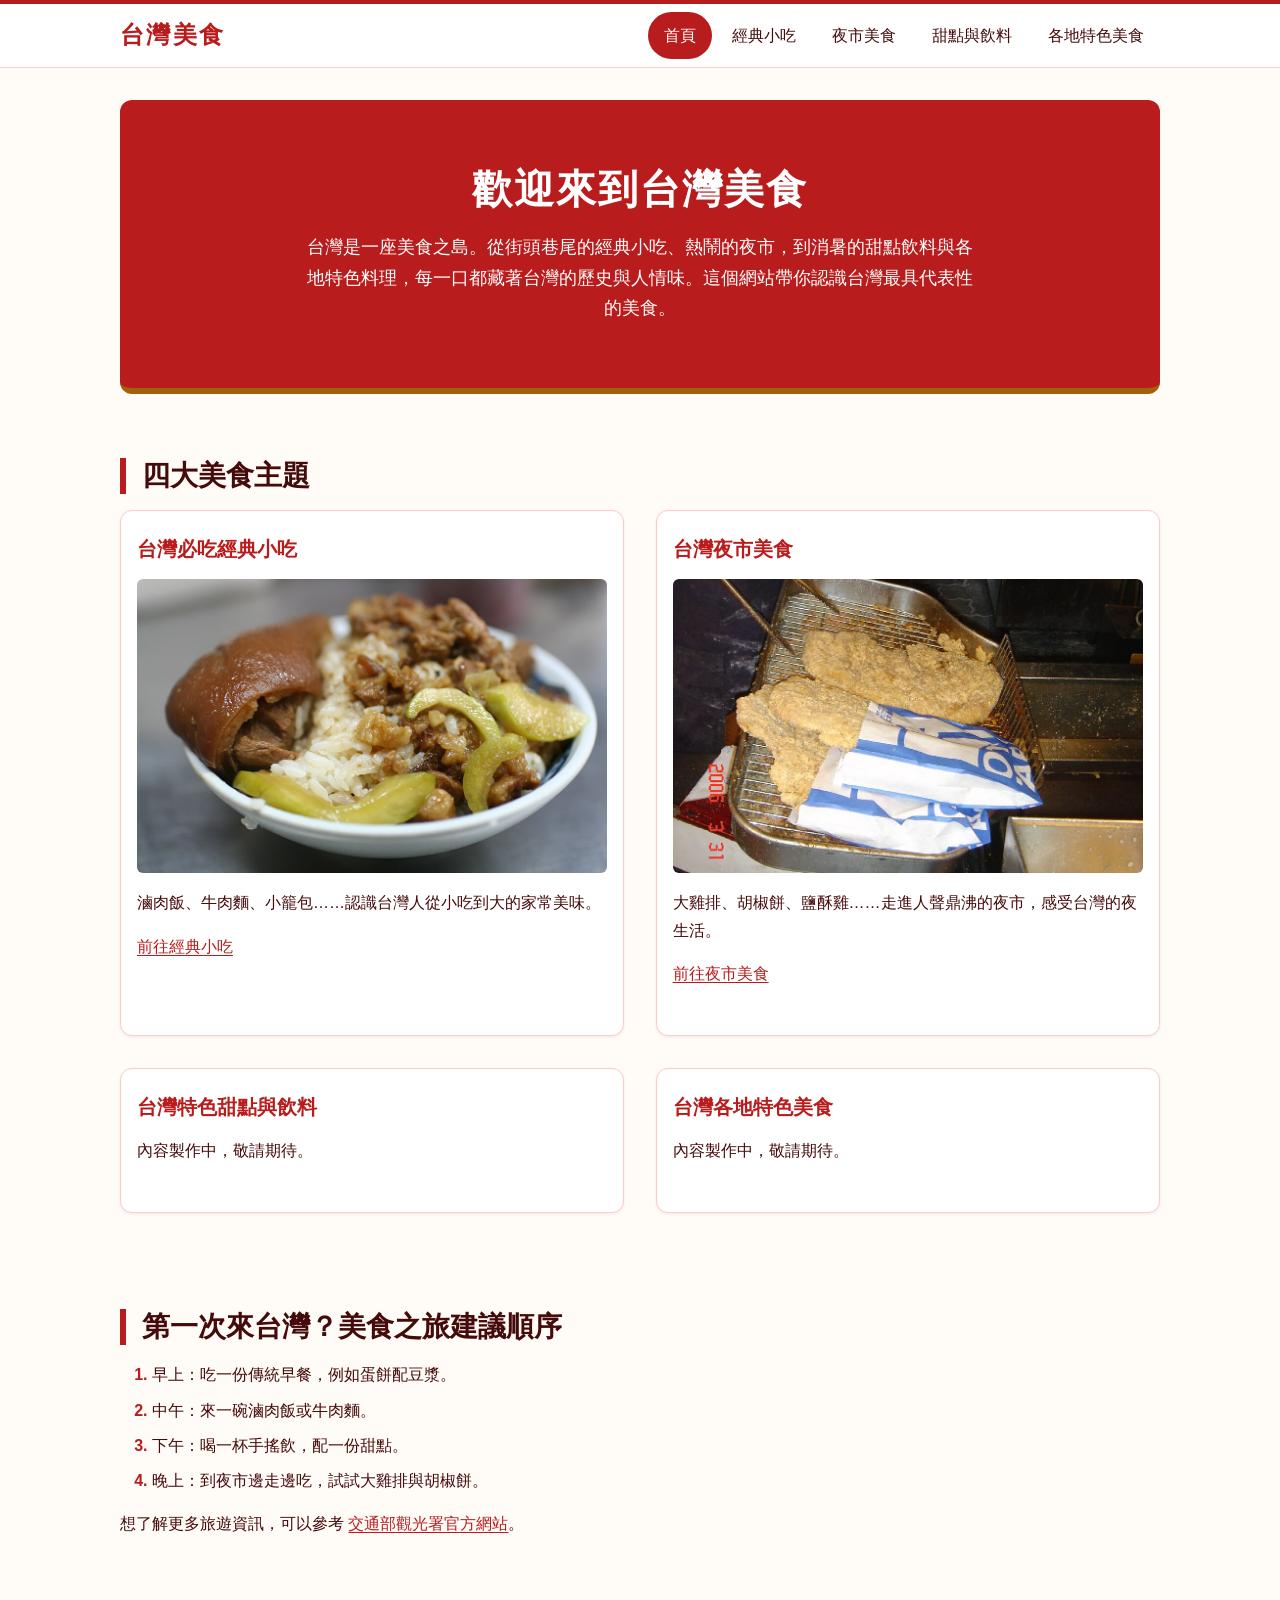
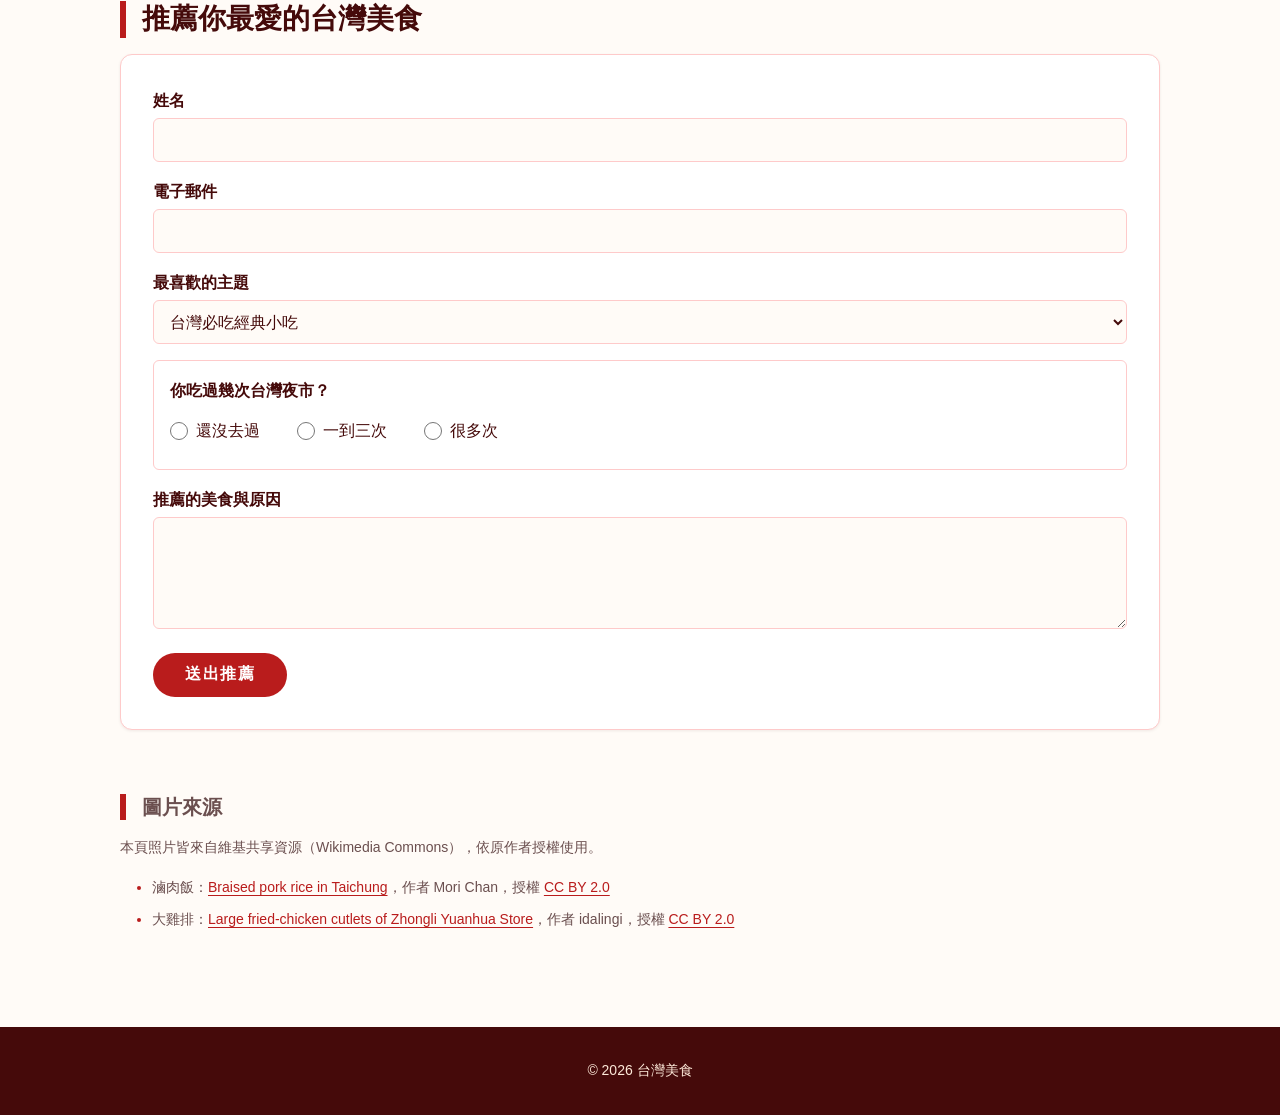
==== index.html @ 43fd6923 "feat: add home page and topic 1-2 pages Build index.html, the classic snacks and night market pages," ====
<!doctype html>
<html lang="zh-Hant-TW">
  <head>
    <meta charset="utf-8" />
    <meta name="viewport" content="width=device-width, initial-scale=1" />
    <title>首頁 | 台灣美食</title>
    <link rel="stylesheet" href="css/style.css" />
  </head>
  <body>
    <header class="site-header">
      <div class="site-header-inner">
        <p class="site-title"><a href="index.html">台灣美食</a></p>
        <nav class="site-nav" aria-label="主選單">
          <ul>
            <li><a href="index.html" aria-current="page">首頁</a></li>
            <li><a href="pages/classic-snacks.html">經典小吃</a></li>
            <li><a href="pages/night-market.html">夜市美食</a></li>
            <!-- Topics 3-4 belong to the partner; links are filled in after her code is merged. -->
            <li><a href="#">甜點與飲料</a></li>
            <li><a href="#">各地特色美食</a></li>
          </ul>
        </nav>
      </div>
    </header>

    <main>
      <section class="intro">
        <h1>歡迎來到台灣美食</h1>
        <p>
          台灣是一座美食之島。從街頭巷尾的經典小吃、熱鬧的夜市，到消暑的甜點飲料與各地特色料理，每一口都藏著台灣的歷史與人情味。這個網站帶你認識台灣最具代表性的美食。
        </p>
      </section>

      <section>
        <h2>四大美食主題</h2>
        <div class="card-list">
          <article class="card">
            <h3>台灣必吃經典小吃</h3>
            <figure>
              <img src="images/braised-pork-rice.jpg" alt="一碗滷肉飯" width="800" height="500" />
            </figure>
            <p>滷肉飯、牛肉麵、小籠包……認識台灣人從小吃到大的家常美味。</p>
            <p><a href="pages/classic-snacks.html">前往經典小吃</a></p>
          </article>

          <article class="card">
            <h3>台灣夜市美食</h3>
            <figure>
              <img
                src="images/fried-chicken-cutlet.jpg"
                alt="攤位托盤上剛炸好的大雞排"
                class="focus-bottom"
                width="800"
                height="500"
              />
            </figure>
            <p>大雞排、胡椒餅、鹽酥雞……走進人聲鼎沸的夜市，感受台灣的夜生活。</p>
            <p><a href="pages/night-market.html">前往夜市美食</a></p>
          </article>

          <article class="card">
            <h3>台灣特色甜點與飲料</h3>
            <p>內容製作中，敬請期待。</p>
          </article>

          <article class="card">
            <h3>台灣各地特色美食</h3>
            <p>內容製作中，敬請期待。</p>
          </article>
        </div>
      </section>

      <section>
        <h2>第一次來台灣？美食之旅建議順序</h2>
        <ol>
          <li>早上：吃一份傳統早餐，例如蛋餅配豆漿。</li>
          <li>中午：來一碗滷肉飯或牛肉麵。</li>
          <li>下午：喝一杯手搖飲，配一份甜點。</li>
          <li>晚上：到夜市邊走邊吃，試試大雞排與胡椒餅。</li>
        </ol>
        <p>
          想了解更多旅遊資訊，可以參考
          <a href="https://www.taiwan.net.tw/" target="_blank" rel="noopener"
            >交通部觀光署官方網站</a
          >。
        </p>
      </section>

      <section>
        <h2>推薦你最愛的台灣美食</h2>
        <form action="#" method="post">
          <div class="form-field">
            <label for="visitor-name">姓名</label>
            <input type="text" id="visitor-name" name="visitor-name" required />
          </div>

          <div class="form-field">
            <label for="visitor-email">電子郵件</label>
            <input type="email" id="visitor-email" name="visitor-email" required />
          </div>

          <div class="form-field">
            <label for="favorite-topic">最喜歡的主題</label>
            <select id="favorite-topic" name="favorite-topic">
              <option value="classic-snacks">台灣必吃經典小吃</option>
              <option value="night-market">台灣夜市美食</option>
              <option value="desserts-drinks">台灣特色甜點與飲料</option>
              <option value="regional-food">台灣各地特色美食</option>
            </select>
          </div>

          <div class="radio-group" role="radiogroup" aria-labelledby="visits-title">
            <p id="visits-title" class="radio-group-title">你吃過幾次台灣夜市？</p>
            <input type="radio" id="visits-none" name="visits" value="none" />
            <label for="visits-none">還沒去過</label>
            <input type="radio" id="visits-few" name="visits" value="few" />
            <label for="visits-few">一到三次</label>
            <input type="radio" id="visits-many" name="visits" value="many" />
            <label for="visits-many">很多次</label>
          </div>

          <div class="form-field">
            <label for="recommendation">推薦的美食與原因</label>
            <textarea id="recommendation" name="recommendation" rows="5"></textarea>
          </div>

          <button type="submit" class="button">送出推薦</button>
        </form>
      </section>

      <section id="credits" class="credits">
        <h2>圖片來源</h2>
        <p>本頁照片皆來自維基共享資源（Wikimedia Commons），依原作者授權使用。</p>
        <ul>
          <li>
            滷肉飯：<a
              href="https://commons.wikimedia.org/wiki/File:Braised_pork_rice_in_Taichung.jpg"
              >Braised pork rice in Taichung</a
            >，作者 Mori Chan，授權
            <a href="https://creativecommons.org/licenses/by/2.0">CC BY 2.0</a>
          </li>
          <li>
            大雞排：<a
              href="https://commons.wikimedia.org/wiki/File:Large_fried-chicken_cutlets_of_Zhongli_Yuanhua_Store,_Hot-Star_Large_Fried_Chicken_20060331.jpg"
              >Large fried-chicken cutlets of Zhongli Yuanhua Store</a
            >，作者 idalingi，授權
            <a href="https://creativecommons.org/licenses/by/2.0">CC BY 2.0</a>
          </li>
        </ul>
      </section>
    </main>

    <footer class="site-footer">
      <p>&copy; 2026 台灣美食</p>
    </footer>
  </body>
</html>
---- css/style.css ----
/* ==========================================================
   1. Design tokens (values come from DESIGN.md)
   ========================================================== */
:root {
  --color-primary: #b91c1c;
  --color-primary-dark: #991b1b;
  --color-primary-foreground: #ffffff;
  --color-tint: #fef2f2;
  --color-accent: #a16207;
  --color-background: #fffbf7;
  --color-surface: #ffffff;
  --color-border: #fecaca;
  --color-foreground: #450a0a;
  --color-muted: #6b4f4f;
  --color-footer-text: #fde9d9;

  --font-body: "PingFang TC", "Microsoft JhengHei", "Noto Sans TC", sans-serif;
  --font-heading: "Noto Serif TC", "Songti TC", "PMingLiU", serif;
  --font-size-h1: 2.5rem;
  --font-size-h2: 1.75rem;
  --font-size-h3: 1.25rem;
  --font-size-body: 1rem;
  --font-size-small: 0.875rem;

  --space-xs: 4px;
  --space-sm: 8px;
  --space-md: 16px;
  --space-lg: 32px;
  --space-xl: 64px;

  --radius-sm: 6px;
  --radius-md: 12px;
  --radius-full: 999px;
  --shadow-card: 0 1px 3px rgba(69, 10, 10, 0.08);
  --shadow-raised: 0 8px 20px rgba(69, 10, 10, 0.12);
  --content-width: 1040px;
  --control-height: 44px;
  --transition: 0.2s ease;
}

/* ==========================================================
   2. Base elements
   ========================================================== */
body {
  margin: 0;
  background-color: var(--color-background);
  color: var(--color-foreground);
  font-family: var(--font-body);
  font-size: var(--font-size-body);
  line-height: 1.7;
}

h1,
h2,
h3 {
  margin-top: 0;
  margin-bottom: var(--space-md);
  font-family: var(--font-heading);
  line-height: 1.3;
}

h1 {
  font-size: var(--font-size-h1);
  letter-spacing: 0.05em;
}

h2 {
  padding-left: var(--space-md);
  border-left: 6px solid var(--color-primary);
  font-size: var(--font-size-h2);
}

h3 {
  color: var(--color-primary);
  font-size: var(--font-size-h3);
  line-height: 1.4;
}

p {
  margin-top: 0;
  margin-bottom: var(--space-md);
}

a {
  color: var(--color-primary);
  text-decoration: underline;
  text-underline-offset: 3px;
  transition: color var(--transition);
}

a:hover {
  color: var(--color-primary-dark);
}

/* Visible keyboard focus on every link and control */
a:focus-visible,
button:focus-visible,
input:focus-visible,
select:focus-visible,
textarea:focus-visible {
  outline: 3px solid var(--color-accent);
  outline-offset: 2px;
}

ul,
ol {
  margin-top: 0;
  margin-bottom: var(--space-md);
  padding-left: var(--space-lg);
}

li {
  margin-bottom: var(--space-sm);
}

li::marker {
  color: var(--color-primary);
  font-weight: 700;
}

/* ==========================================================
   3. Layout: header, nav, main, footer
   ========================================================== */
.site-header {
  padding: var(--space-sm) var(--space-lg);
  background-color: var(--color-surface);
  border-top: 4px solid var(--color-primary);
  border-bottom: 1px solid var(--color-border);
}

.site-header-inner {
  display: flex;
  flex-wrap: wrap;
  align-items: center;
  justify-content: space-between;
  max-width: var(--content-width);
  margin: 0 auto;
}

.site-title {
  margin: 0;
  font-family: var(--font-heading);
  font-size: 1.5rem;
  font-weight: 700;
  letter-spacing: 0.1em;
}

.site-title a {
  color: var(--color-primary);
  text-decoration: none;
}

.site-nav ul {
  display: flex;
  flex-wrap: wrap;
  margin: 0;
  padding: 0;
  list-style: none;
}

.site-nav li {
  margin: 0 0 0 var(--space-xs);
}

.site-nav a {
  display: block;
  min-height: var(--control-height);
  box-sizing: border-box;
  padding: 10px var(--space-md);
  border-radius: var(--radius-full);
  color: var(--color-foreground);
  text-decoration: none;
  transition:
    background-color var(--transition),
    color var(--transition);
}

.site-nav a:hover {
  background-color: var(--color-tint);
  color: var(--color-primary);
}

.site-nav a[aria-current="page"] {
  background-color: var(--color-primary);
  color: var(--color-primary-foreground);
}

main {
  max-width: var(--content-width);
  margin: 0 auto;
  padding: var(--space-lg);
}

main > section {
  margin-bottom: var(--space-xl);
}

.site-footer {
  padding: var(--space-lg);
  background-color: var(--color-foreground);
  color: var(--color-footer-text);
  font-size: var(--font-size-small);
  text-align: center;
}

.site-footer p {
  margin: 0;
}

/* ==========================================================
   4. Components
   ========================================================== */

/* Intro (hero) block at the top of each page */
.intro {
  padding: var(--space-xl) var(--space-lg);
  background-color: var(--color-primary);
  border-bottom: 6px solid var(--color-accent);
  border-radius: var(--radius-md);
  color: var(--color-primary-foreground);
  text-align: center;
}

.intro p {
  max-width: 680px;
  margin: 0 auto;
  font-size: 1.125rem;
}

/* Food card: one article per dish, market, or topic */
.card-list {
  display: flex;
  flex-wrap: wrap;
  justify-content: space-between;
}

.card {
  width: 48.5%;
  box-sizing: border-box;
  margin-bottom: var(--space-lg);
  padding: var(--space-md) var(--space-md) var(--space-lg);
  background-color: var(--color-surface);
  border: 1px solid var(--color-border);
  border-radius: var(--radius-md);
  box-shadow: var(--shadow-card);
  transition:
    box-shadow var(--transition),
    transform var(--transition);
}

.card:hover {
  box-shadow: var(--shadow-raised);
  transform: translateY(-3px);
}

.card h3 {
  margin-top: var(--space-sm);
}

.card ul {
  margin-bottom: 0;
  padding: var(--space-md) var(--space-md) var(--space-md) var(--space-lg);
  background-color: var(--color-tint);
  border-radius: var(--radius-sm);
}

.card li:last-child {
  margin-bottom: 0;
}

/* Images and video with a caption */
figure {
  margin: 0 0 var(--space-md);
}

figure img,
figure video {
  display: block;
  width: 100%;
  height: auto;
  border-radius: var(--radius-sm);
}

/* Photos are cropped to one shape so every card lines up */
figure img {
  aspect-ratio: 16 / 10;
  object-fit: cover;
}

/* For photos whose subject sits near the bottom */
figure img.focus-bottom {
  object-position: center 85%;
}

/* Photo credits at the bottom of each page */
.credits {
  color: var(--color-muted);
  font-size: var(--font-size-small);
}

.credits h2 {
  font-size: var(--font-size-h3);
}

.credits li {
  overflow-wrap: anywhere;
}

figcaption {
  margin-top: var(--space-sm);
  color: var(--color-muted);
  font-size: var(--font-size-small);
  text-align: center;
}

/* On-page table of contents */
.toc {
  margin-bottom: var(--space-xl);
  padding: var(--space-lg);
  background-color: var(--color-surface);
  border: 1px solid var(--color-border);
  border-radius: var(--radius-md);
}

.toc h2 {
  font-size: var(--font-size-h3);
}

.toc ol {
  display: flex;
  flex-wrap: wrap;
  margin: 0;
  padding: 0;
  list-style: none;
}

.toc li {
  margin: 0 var(--space-sm) var(--space-sm) 0;
}

.toc a {
  display: block;
  min-height: var(--control-height);
  box-sizing: border-box;
  padding: 10px var(--space-md);
  background-color: var(--color-tint);
  border: 1px solid var(--color-border);
  border-radius: var(--radius-full);
  text-decoration: none;
  transition: background-color var(--transition);
}

.toc a:hover {
  background-color: var(--color-border);
}

/* Data table */
table {
  width: 100%;
  margin-bottom: var(--space-md);
  overflow: hidden;
  background-color: var(--color-surface);
  border: 1px solid var(--color-border);
  border-radius: var(--radius-md);
  border-collapse: separate;
  border-spacing: 0;
}

caption {
  margin-bottom: var(--space-sm);
  color: var(--color-muted);
  font-weight: 700;
  text-align: left;
}

th,
td {
  padding: 12px var(--space-md);
  border-bottom: 1px solid var(--color-border);
  text-align: left;
}

thead th {
  background-color: var(--color-primary);
  color: var(--color-primary-foreground);
}

tbody tr:hover {
  background-color: var(--color-tint);
}

tbody th[scope="row"],
tbody th[scope="rowgroup"] {
  background-color: var(--color-tint);
  color: var(--color-primary);
}

.table-group th {
  background-color: var(--color-surface);
  color: var(--color-accent);
  letter-spacing: 0.1em;
}

tfoot td {
  border-bottom: none;
  color: var(--color-muted);
  font-size: var(--font-size-small);
}

/* Form */
form {
  padding: var(--space-lg);
  background-color: var(--color-surface);
  border: 1px solid var(--color-border);
  border-radius: var(--radius-md);
  box-shadow: var(--shadow-card);
}

.form-field {
  margin-bottom: var(--space-md);
}

.form-field label {
  display: block;
  margin-bottom: var(--space-xs);
  font-weight: 700;
}

.form-field input,
.form-field select,
.form-field textarea {
  width: 100%;
  min-height: var(--control-height);
  box-sizing: border-box;
  padding: 10px 12px;
  background-color: var(--color-background);
  border: 1px solid var(--color-border);
  border-radius: var(--radius-sm);
  color: var(--color-foreground);
  font-family: var(--font-body);
  font-size: var(--font-size-body);
  transition: border-color var(--transition);
}

.form-field input:hover,
.form-field select:hover,
.form-field textarea:hover {
  border-color: var(--color-primary);
}

/* Radio button group: a titled box of choices */
.radio-group {
  margin: 0 0 var(--space-md);
  padding: var(--space-md);
  border: 1px solid var(--color-border);
  border-radius: var(--radius-sm);
}

.radio-group-title {
  margin-bottom: var(--space-xs);
  font-weight: 700;
}

.radio-group input {
  width: 18px;
  height: 18px;
  margin: 0 var(--space-xs) 0 0;
  accent-color: var(--color-primary);
  vertical-align: middle;
}

.radio-group label {
  display: inline-block;
  min-height: var(--control-height);
  margin-right: var(--space-lg);
  line-height: var(--control-height);
  cursor: pointer;
}

.button {
  min-height: var(--control-height);
  padding: 10px var(--space-lg);
  background-color: var(--color-primary);
  color: var(--color-primary-foreground);
  border: none;
  border-radius: var(--radius-full);
  font-family: var(--font-body);
  font-size: var(--font-size-body);
  font-weight: 700;
  letter-spacing: 0.1em;
  cursor: pointer;
  transition: background-color var(--transition);
}

.button:hover {
  background-color: var(--color-primary-dark);
}

/* ==========================================================
   5. Narrow screens
   ========================================================== */
@media (max-width: 768px) {
  .site-header {
    padding: var(--space-sm) var(--space-md);
  }

  .site-nav li {
    margin: 0 var(--space-xs) 0 0;
  }

  main {
    padding: var(--space-md);
  }

  .intro {
    padding: var(--space-lg) var(--space-md);
  }

  h1 {
    font-size: var(--font-size-h2);
  }

  .card {
    width: 100%;
  }

  form {
    padding: var(--space-md);
  }
}

/* ==========================================================
   6. Reduced motion: no movement for people who turn it off
   ========================================================== */
@media (prefers-reduced-motion: reduce) {
  * {
    transition: none;
  }

  .card:hover {
    transform: none;
  }
}
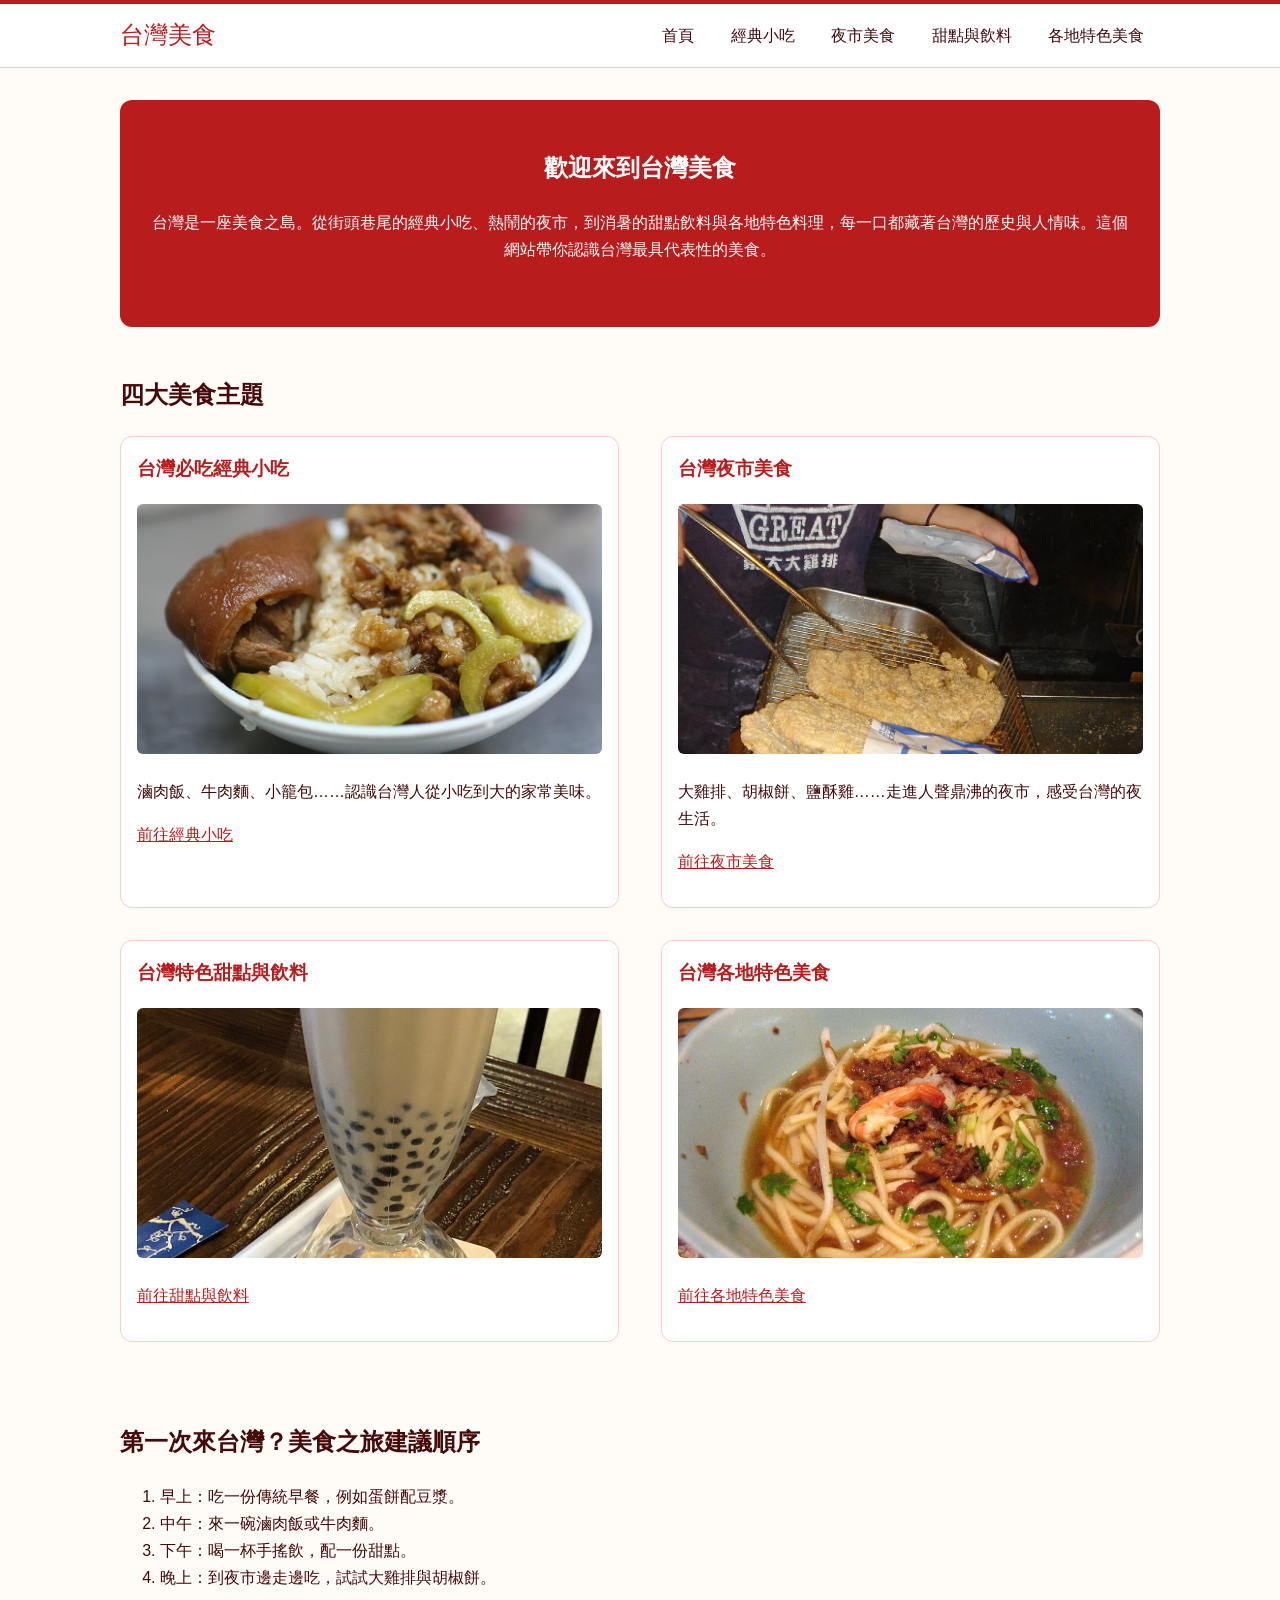
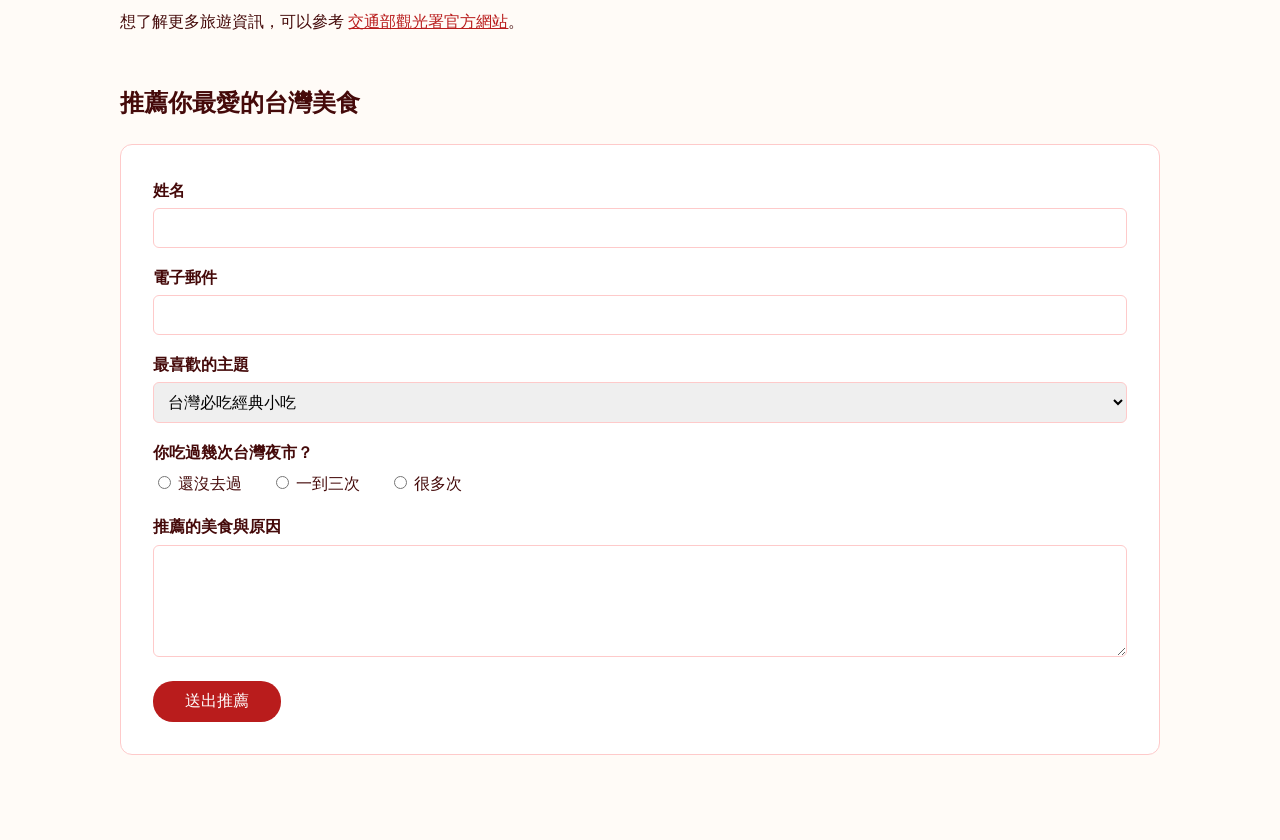
==== commit dc6b6b88: "feat: link topic 3-4 pages, add their home photos, remove credits and footer Menu and home cards poi" ====
--- a/index.html
+++ b/index.html
@@ -15,9 +15,8 @@
             <li><a href="index.html" aria-current="page">首頁</a></li>
             <li><a href="pages/classic-snacks.html">經典小吃</a></li>
             <li><a href="pages/night-market.html">夜市美食</a></li>
-            <!-- Topics 3-4 belong to the partner; links are filled in after her code is merged. -->
-            <li><a href="#">甜點與飲料</a></li>
-            <li><a href="#">各地特色美食</a></li>
+            <li><a href="pages/sweet.html">甜點與飲料</a></li>
+            <li><a href="pages/food.html">各地特色美食</a></li>
           </ul>
         </nav>
       </div>
@@ -49,7 +48,6 @@
               <img
                 src="images/fried-chicken-cutlet.jpg"
                 alt="攤位托盤上剛炸好的大雞排"
-                class="focus-bottom"
                 width="800"
                 height="500"
               />
@@ -60,12 +58,28 @@
 
           <article class="card">
             <h3>台灣特色甜點與飲料</h3>
-            <p>內容製作中，敬請期待。</p>
+            <figure>
+              <img
+                src="images/bubble-tea.jpg"
+                alt="木桌上一杯杯底沉著黑色珍珠的珍珠奶茶"
+                width="960"
+                height="1280"
+              />
+            </figure>
+            <p><a href="pages/sweet.html">前往甜點與飲料</a></p>
           </article>
 
           <article class="card">
             <h3>台灣各地特色美食</h3>
-            <p>內容製作中，敬請期待。</p>
+            <figure>
+              <img
+                src="images/danzai-noodles.jpg"
+                alt="一碗放著肉燥與鮮蝦的台南擔仔麵"
+                width="800"
+                height="600"
+              />
+            </figure>
+            <p><a href="pages/food.html">前往各地特色美食</a></p>
           </article>
         </div>
       </section>
@@ -127,31 +141,6 @@
           <button type="submit" class="button">送出推薦</button>
         </form>
       </section>
-
-      <section id="credits" class="credits">
-        <h2>圖片來源</h2>
-        <p>本頁照片皆來自維基共享資源（Wikimedia Commons），依原作者授權使用。</p>
-        <ul>
-          <li>
-            滷肉飯：<a
-              href="https://commons.wikimedia.org/wiki/File:Braised_pork_rice_in_Taichung.jpg"
-              >Braised pork rice in Taichung</a
-            >，作者 Mori Chan，授權
-            <a href="https://creativecommons.org/licenses/by/2.0">CC BY 2.0</a>
-          </li>
-          <li>
-            大雞排：<a
-              href="https://commons.wikimedia.org/wiki/File:Large_fried-chicken_cutlets_of_Zhongli_Yuanhua_Store,_Hot-Star_Large_Fried_Chicken_20060331.jpg"
-              >Large fried-chicken cutlets of Zhongli Yuanhua Store</a
-            >，作者 idalingi，授權
-            <a href="https://creativecommons.org/licenses/by/2.0">CC BY 2.0</a>
-          </li>
-        </ul>
-      </section>
     </main>
-
-    <footer class="site-footer">
-      <p>&copy; 2026 台灣美食</p>
-    </footer>
   </body>
 </html>
--- a/css/style.css
+++ b/css/style.css
@@ -1,52 +1,9 @@
-/* ==========================================================
-   1. Design tokens (values come from DESIGN.md)
-   ========================================================== */
-:root {
-  --color-primary: #b91c1c;
-  --color-primary-dark: #991b1b;
-  --color-primary-foreground: #ffffff;
-  --color-tint: #fef2f2;
-  --color-accent: #a16207;
-  --color-background: #fffbf7;
-  --color-surface: #ffffff;
-  --color-border: #fecaca;
-  --color-foreground: #450a0a;
-  --color-muted: #6b4f4f;
-  --color-footer-text: #fde9d9;
-
-  --font-body: "PingFang TC", "Microsoft JhengHei", "Noto Sans TC", sans-serif;
-  --font-heading: "Noto Serif TC", "Songti TC", "PMingLiU", serif;
-  --font-size-h1: 2.5rem;
-  --font-size-h2: 1.75rem;
-  --font-size-h3: 1.25rem;
-  --font-size-body: 1rem;
-  --font-size-small: 0.875rem;
-
-  --space-xs: 4px;
-  --space-sm: 8px;
-  --space-md: 16px;
-  --space-lg: 32px;
-  --space-xl: 64px;
-
-  --radius-sm: 6px;
-  --radius-md: 12px;
-  --radius-full: 999px;
-  --shadow-card: 0 1px 3px rgba(69, 10, 10, 0.08);
-  --shadow-raised: 0 8px 20px rgba(69, 10, 10, 0.12);
-  --content-width: 1040px;
-  --control-height: 44px;
-  --transition: 0.2s ease;
-}
-
-/* ==========================================================
-   2. Base elements
-   ========================================================== */
+/* ===== Basic page ===== */
 body {
   margin: 0;
-  background-color: var(--color-background);
-  color: var(--color-foreground);
-  font-family: var(--font-body);
-  font-size: var(--font-size-body);
+  background-color: #fffbf7;
+  color: #450a0a;
+  font-family: "Microsoft JhengHei", sans-serif;
   line-height: 1.7;
 }
 
@@ -54,180 +11,99 @@
 h2,
 h3 {
   margin-top: 0;
-  margin-bottom: var(--space-md);
-  font-family: var(--font-heading);
-  line-height: 1.3;
-}
-
-h1 {
-  font-size: var(--font-size-h1);
-  letter-spacing: 0.05em;
-}
-
-h2 {
-  padding-left: var(--space-md);
-  border-left: 6px solid var(--color-primary);
-  font-size: var(--font-size-h2);
+  font-family: "PMingLiU", serif;
 }
 
 h3 {
-  color: var(--color-primary);
-  font-size: var(--font-size-h3);
-  line-height: 1.4;
-}
-
-p {
-  margin-top: 0;
-  margin-bottom: var(--space-md);
+  color: #b91c1c;
 }
 
 a {
-  color: var(--color-primary);
-  text-decoration: underline;
-  text-underline-offset: 3px;
-  transition: color var(--transition);
+  color: #b91c1c;
 }
 
 a:hover {
-  color: var(--color-primary-dark);
-}
-
-/* Visible keyboard focus on every link and control */
-a:focus-visible,
-button:focus-visible,
-input:focus-visible,
-select:focus-visible,
-textarea:focus-visible {
-  outline: 3px solid var(--color-accent);
-  outline-offset: 2px;
-}
-
-ul,
-ol {
-  margin-top: 0;
-  margin-bottom: var(--space-md);
-  padding-left: var(--space-lg);
-}
-
-li {
-  margin-bottom: var(--space-sm);
-}
-
-li::marker {
-  color: var(--color-primary);
-  font-weight: 700;
-}
-
-/* ==========================================================
-   3. Layout: header, nav, main, footer
-   ========================================================== */
+  color: #991b1b;
+}
+
+/* ===== Header and menu ===== */
 .site-header {
-  padding: var(--space-sm) var(--space-lg);
-  background-color: var(--color-surface);
-  border-top: 4px solid var(--color-primary);
-  border-bottom: 1px solid var(--color-border);
+  padding: 8px 32px;
+  background-color: #ffffff;
+  border-top: 4px solid #b91c1c;
+  border-bottom: 1px solid #fecaca;
 }
 
 .site-header-inner {
   display: flex;
   flex-wrap: wrap;
+  justify-content: space-between;
   align-items: center;
-  justify-content: space-between;
-  max-width: var(--content-width);
+  max-width: 1040px;
   margin: 0 auto;
 }
 
 .site-title {
   margin: 0;
-  font-family: var(--font-heading);
-  font-size: 1.5rem;
-  font-weight: 700;
-  letter-spacing: 0.1em;
+  font-family: "PMingLiU", serif;
+  font-size: 24px;
 }
 
 .site-title a {
-  color: var(--color-primary);
   text-decoration: none;
 }
 
 .site-nav ul {
-  display: flex;
-  flex-wrap: wrap;
   margin: 0;
   padding: 0;
   list-style: none;
 }
 
 .site-nav li {
-  margin: 0 0 0 var(--space-xs);
+  display: inline-block;
 }
 
 .site-nav a {
   display: block;
-  min-height: var(--control-height);
-  box-sizing: border-box;
-  padding: 10px var(--space-md);
-  border-radius: var(--radius-full);
-  color: var(--color-foreground);
+  padding: 10px 16px;
+  color: #450a0a;
   text-decoration: none;
-  transition:
-    background-color var(--transition),
-    color var(--transition);
 }
 
 .site-nav a:hover {
-  background-color: var(--color-tint);
-  color: var(--color-primary);
-}
-
-.site-nav a[aria-current="page"] {
-  background-color: var(--color-primary);
-  color: var(--color-primary-foreground);
-}
-
+  background-color: #fef2f2;
+  color: #b91c1c;
+}
+
+/* ===== Main content ===== */
 main {
-  max-width: var(--content-width);
+  max-width: 1040px;
   margin: 0 auto;
-  padding: var(--space-lg);
-}
-
-main > section {
-  margin-bottom: var(--space-xl);
-}
-
-.site-footer {
-  padding: var(--space-lg);
-  background-color: var(--color-foreground);
-  color: var(--color-footer-text);
-  font-size: var(--font-size-small);
+  padding: 32px;
+}
+
+section {
+  margin-bottom: 48px;
+}
+
+/* ===== Intro box at the top of each page ===== */
+.intro {
+  padding: 48px 32px;
+  background-color: #b91c1c;
+  color: #ffffff;
   text-align: center;
-}
-
-.site-footer p {
-  margin: 0;
-}
-
-/* ==========================================================
-   4. Components
-   ========================================================== */
-
-/* Intro (hero) block at the top of each page */
-.intro {
-  padding: var(--space-xl) var(--space-lg);
-  background-color: var(--color-primary);
-  border-bottom: 6px solid var(--color-accent);
-  border-radius: var(--radius-md);
-  color: var(--color-primary-foreground);
-  text-align: center;
-}
-
-.intro p {
-  max-width: 680px;
-  margin: 0 auto;
-  font-size: 1.125rem;
-}
-
-/* Food card: one article per dish, market, or topic */
+  border-radius: 12px;
+}
+
+/* ===== Table of contents ===== */
+.toc {
+  padding: 24px;
+  background-color: #ffffff;
+  border: 1px solid #fecaca;
+  border-radius: 12px;
+}
+
+/* ===== Food cards ===== */
 .card-list {
   display: flex;
   flex-wrap: wrap;
@@ -235,309 +111,129 @@
 }
 
 .card {
-  width: 48.5%;
+  width: 48%;
   box-sizing: border-box;
-  margin-bottom: var(--space-lg);
-  padding: var(--space-md) var(--space-md) var(--space-lg);
-  background-color: var(--color-surface);
-  border: 1px solid var(--color-border);
-  border-radius: var(--radius-md);
-  box-shadow: var(--shadow-card);
-  transition:
-    box-shadow var(--transition),
-    transform var(--transition);
-}
-
-.card:hover {
-  box-shadow: var(--shadow-raised);
-  transform: translateY(-3px);
-}
-
-.card h3 {
-  margin-top: var(--space-sm);
-}
-
-.card ul {
-  margin-bottom: 0;
-  padding: var(--space-md) var(--space-md) var(--space-md) var(--space-lg);
-  background-color: var(--color-tint);
-  border-radius: var(--radius-sm);
-}
-
-.card li:last-child {
-  margin-bottom: 0;
-}
-
-/* Images and video with a caption */
+  margin-bottom: 32px;
+  padding: 16px;
+  background-color: #ffffff;
+  border: 1px solid #fecaca;
+  border-radius: 12px;
+}
+
 figure {
-  margin: 0 0 var(--space-md);
+  margin: 0 0 16px;
 }
 
 figure img,
 figure video {
-  display: block;
   width: 100%;
   height: auto;
-  border-radius: var(--radius-sm);
-}
-
-/* Photos are cropped to one shape so every card lines up */
+  border-radius: 6px;
+}
+
 figure img {
-  aspect-ratio: 16 / 10;
+  height: 250px;
   object-fit: cover;
 }
 
-/* For photos whose subject sits near the bottom */
-figure img.focus-bottom {
-  object-position: center 85%;
-}
-
-/* Photo credits at the bottom of each page */
-.credits {
-  color: var(--color-muted);
-  font-size: var(--font-size-small);
-}
-
-.credits h2 {
-  font-size: var(--font-size-h3);
-}
-
-.credits li {
-  overflow-wrap: anywhere;
-}
-
 figcaption {
-  margin-top: var(--space-sm);
-  color: var(--color-muted);
-  font-size: var(--font-size-small);
+  color: #6b4f4f;
+  font-size: 14px;
   text-align: center;
 }
 
-/* On-page table of contents */
-.toc {
-  margin-bottom: var(--space-xl);
-  padding: var(--space-lg);
-  background-color: var(--color-surface);
-  border: 1px solid var(--color-border);
-  border-radius: var(--radius-md);
-}
-
-.toc h2 {
-  font-size: var(--font-size-h3);
-}
-
-.toc ol {
-  display: flex;
-  flex-wrap: wrap;
-  margin: 0;
-  padding: 0;
-  list-style: none;
-}
-
-.toc li {
-  margin: 0 var(--space-sm) var(--space-sm) 0;
-}
-
-.toc a {
-  display: block;
-  min-height: var(--control-height);
-  box-sizing: border-box;
-  padding: 10px var(--space-md);
-  background-color: var(--color-tint);
-  border: 1px solid var(--color-border);
-  border-radius: var(--radius-full);
-  text-decoration: none;
-  transition: background-color var(--transition);
-}
-
-.toc a:hover {
-  background-color: var(--color-border);
-}
-
-/* Data table */
+/* ===== Tables ===== */
 table {
   width: 100%;
-  margin-bottom: var(--space-md);
-  overflow: hidden;
-  background-color: var(--color-surface);
-  border: 1px solid var(--color-border);
-  border-radius: var(--radius-md);
-  border-collapse: separate;
-  border-spacing: 0;
+  background-color: #ffffff;
+  border-collapse: collapse;
 }
 
 caption {
-  margin-bottom: var(--space-sm);
-  color: var(--color-muted);
-  font-weight: 700;
-  text-align: left;
+  margin-bottom: 8px;
+  font-weight: bold;
 }
 
 th,
 td {
-  padding: 12px var(--space-md);
-  border-bottom: 1px solid var(--color-border);
+  padding: 12px;
+  border: 1px solid #fecaca;
   text-align: left;
 }
 
 thead th {
-  background-color: var(--color-primary);
-  color: var(--color-primary-foreground);
-}
-
-tbody tr:hover {
-  background-color: var(--color-tint);
-}
-
-tbody th[scope="row"],
-tbody th[scope="rowgroup"] {
-  background-color: var(--color-tint);
-  color: var(--color-primary);
+  background-color: #b91c1c;
+  color: #ffffff;
 }
 
 .table-group th {
-  background-color: var(--color-surface);
-  color: var(--color-accent);
-  letter-spacing: 0.1em;
-}
-
-tfoot td {
-  border-bottom: none;
-  color: var(--color-muted);
-  font-size: var(--font-size-small);
-}
-
-/* Form */
+  background-color: #fef2f2;
+  color: #b91c1c;
+}
+
+/* ===== Form ===== */
 form {
-  padding: var(--space-lg);
-  background-color: var(--color-surface);
-  border: 1px solid var(--color-border);
-  border-radius: var(--radius-md);
-  box-shadow: var(--shadow-card);
+  padding: 32px;
+  background-color: #ffffff;
+  border: 1px solid #fecaca;
+  border-radius: 12px;
 }
 
 .form-field {
-  margin-bottom: var(--space-md);
+  margin-bottom: 16px;
 }
 
 .form-field label {
   display: block;
-  margin-bottom: var(--space-xs);
-  font-weight: 700;
+  margin-bottom: 4px;
+  font-weight: bold;
 }
 
 .form-field input,
 .form-field select,
 .form-field textarea {
   width: 100%;
-  min-height: var(--control-height);
   box-sizing: border-box;
-  padding: 10px 12px;
-  background-color: var(--color-background);
-  border: 1px solid var(--color-border);
-  border-radius: var(--radius-sm);
-  color: var(--color-foreground);
-  font-family: var(--font-body);
-  font-size: var(--font-size-body);
-  transition: border-color var(--transition);
-}
-
-.form-field input:hover,
-.form-field select:hover,
-.form-field textarea:hover {
-  border-color: var(--color-primary);
-}
-
-/* Radio button group: a titled box of choices */
+  padding: 10px;
+  border: 1px solid #fecaca;
+  border-radius: 6px;
+  font-size: 16px;
+}
+
 .radio-group {
-  margin: 0 0 var(--space-md);
-  padding: var(--space-md);
-  border: 1px solid var(--color-border);
-  border-radius: var(--radius-sm);
+  margin-bottom: 16px;
 }
 
 .radio-group-title {
-  margin-bottom: var(--space-xs);
-  font-weight: 700;
-}
-
-.radio-group input {
-  width: 18px;
-  height: 18px;
-  margin: 0 var(--space-xs) 0 0;
-  accent-color: var(--color-primary);
-  vertical-align: middle;
+  margin-bottom: 4px;
+  font-weight: bold;
 }
 
 .radio-group label {
-  display: inline-block;
-  min-height: var(--control-height);
-  margin-right: var(--space-lg);
-  line-height: var(--control-height);
+  margin-right: 24px;
+}
+
+.button {
+  padding: 10px 32px;
+  background-color: #b91c1c;
+  color: #ffffff;
+  border: none;
+  border-radius: 20px;
+  font-size: 16px;
   cursor: pointer;
 }
 
-.button {
-  min-height: var(--control-height);
-  padding: 10px var(--space-lg);
-  background-color: var(--color-primary);
-  color: var(--color-primary-foreground);
-  border: none;
-  border-radius: var(--radius-full);
-  font-family: var(--font-body);
-  font-size: var(--font-size-body);
-  font-weight: 700;
-  letter-spacing: 0.1em;
-  cursor: pointer;
-  transition: background-color var(--transition);
-}
-
 .button:hover {
-  background-color: var(--color-primary-dark);
-}
-
-/* ==========================================================
-   5. Narrow screens
-   ========================================================== */
+  background-color: #991b1b;
+}
+
+/* ===== Phone screens ===== */
 @media (max-width: 768px) {
-  .site-header {
-    padding: var(--space-sm) var(--space-md);
-  }
-
-  .site-nav li {
-    margin: 0 var(--space-xs) 0 0;
-  }
-
   main {
-    padding: var(--space-md);
-  }
-
-  .intro {
-    padding: var(--space-lg) var(--space-md);
-  }
-
-  h1 {
-    font-size: var(--font-size-h2);
+    padding: 16px;
   }
 
   .card {
     width: 100%;
   }
-
-  form {
-    padding: var(--space-md);
-  }
-}
-
-/* ==========================================================
-   6. Reduced motion: no movement for people who turn it off
-   ========================================================== */
-@media (prefers-reduced-motion: reduce) {
-  * {
-    transition: none;
-  }
-
-  .card:hover {
-    transform: none;
-  }
-}
+}
